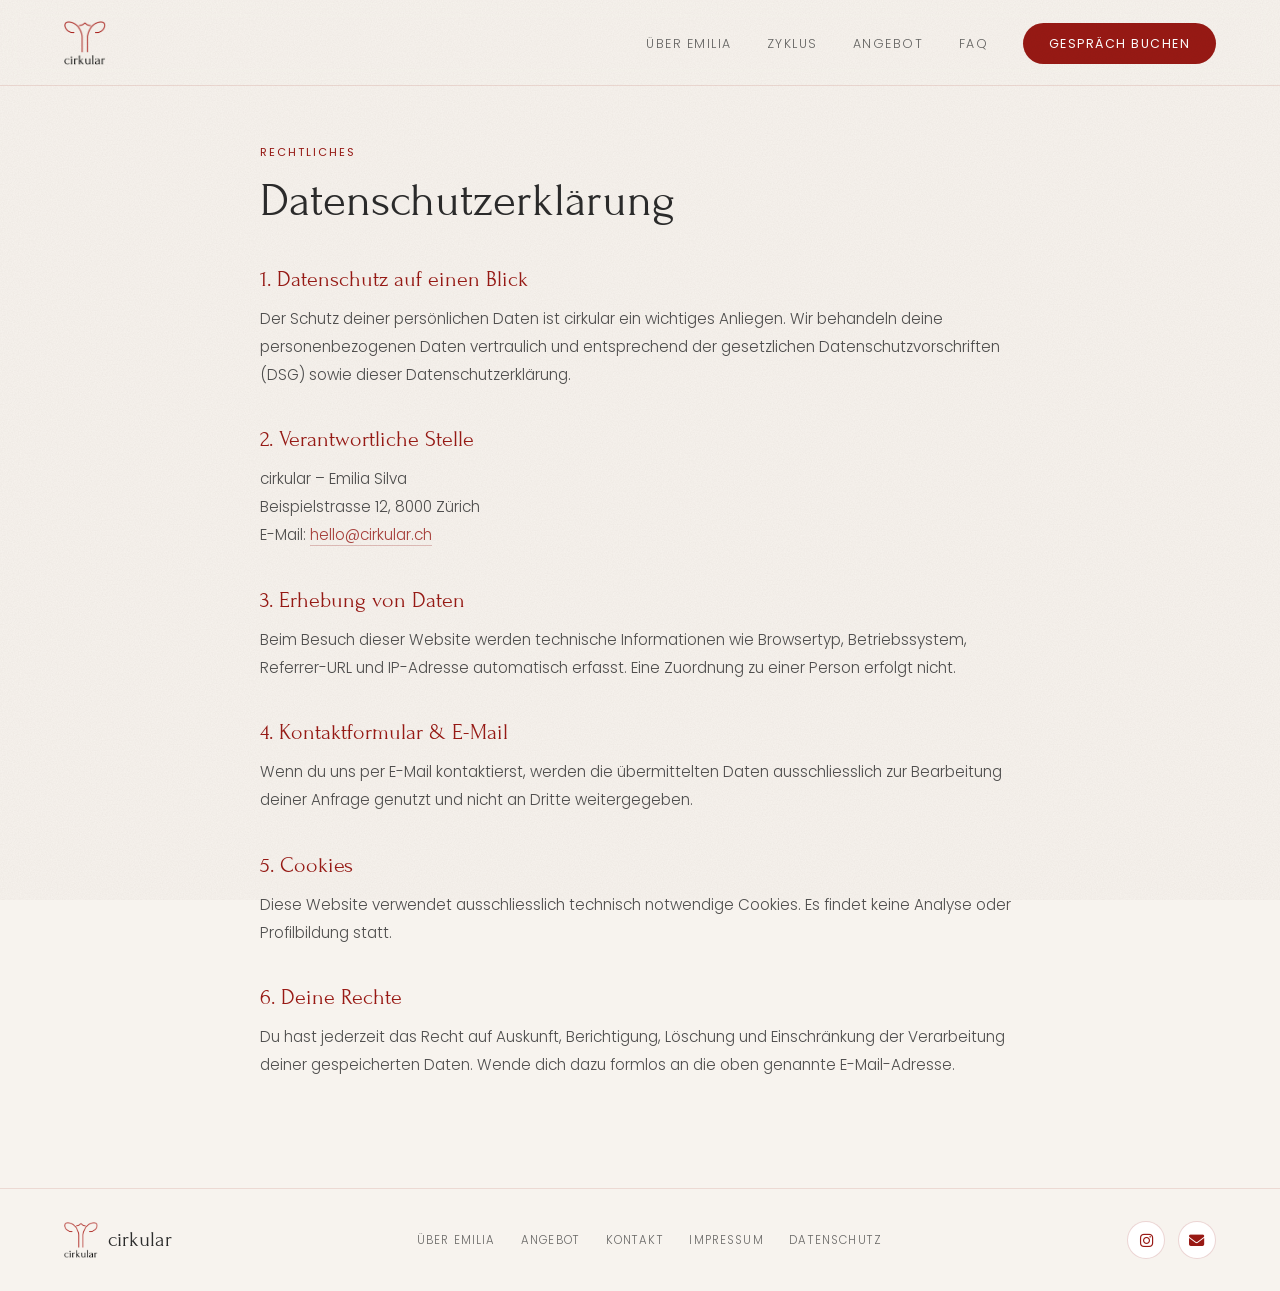
==== datenschutz.html @ c12a4f1a "Initial commit: Ashley Shannon Ernährungsberatung website Adds the initial static website with landi" ====
<!DOCTYPE html>
<html lang="de">
<head>
  <meta charset="UTF-8" />
  <meta name="viewport" content="width=device-width, initial-scale=1.0" />
  <title>Datenschutz – cirkular</title>

  <link href="https://fonts.googleapis.com/css2?family=Forum&family=Poppins:wght@300;400;500&display=swap" rel="stylesheet">
  <link rel="stylesheet" href="https://cdnjs.cloudflare.com/ajax/libs/font-awesome/6.5.2/css/all.min.css">
  <link rel="stylesheet" href="css/styles.css">
</head>

<body>

  <nav>
    <a href="index.html" class="nav-logo" aria-label="cirkular Startseite">
      <img src="img/logo.png" alt="cirkular Logo">
    </a>

    <ul class="nav-links">
      <li><a href="index.html#about">Über Emilia</a></li>
      <li><a href="index.html#zyklus">Zyklus</a></li>
      <li><a href="index.html#angebot">Angebot</a></li>
      <li><a href="index.html#faq">FAQ</a></li>
      <li><a href="index.html#kontakt" class="nav-cta">Gespräch buchen</a></li>
    </ul>
  </nav>

  <section class="legal-section">
    <div class="legal-content">
      <span class="section-label">Rechtliches</span>
      <h1 class="section-title">Datenschutzerklärung</h1>

      <h2>1. Datenschutz auf einen Blick</h2>
      <p>
        Der Schutz deiner persönlichen Daten ist cirkular ein wichtiges Anliegen. Wir behandeln deine personenbezogenen Daten vertraulich und entsprechend der gesetzlichen Datenschutzvorschriften (DSG) sowie dieser Datenschutzerklärung.
      </p>

      <h2>2. Verantwortliche Stelle</h2>
      <p>
        cirkular – Emilia Silva<br>
        Beispielstrasse 12, 8000 Zürich<br>
        E-Mail: <a href="mailto:hello@cirkular.ch">hello@cirkular.ch</a>
      </p>

      <h2>3. Erhebung von Daten</h2>
      <p>
        Beim Besuch dieser Website werden technische Informationen wie Browsertyp, Betriebssystem, Referrer-URL und IP-Adresse automatisch erfasst. Eine Zuordnung zu einer Person erfolgt nicht.
      </p>

      <h2>4. Kontaktformular & E-Mail</h2>
      <p>
        Wenn du uns per E-Mail kontaktierst, werden die übermittelten Daten ausschliesslich zur Bearbeitung deiner Anfrage genutzt und nicht an Dritte weitergegeben.
      </p>

      <h2>5. Cookies</h2>
      <p>
        Diese Website verwendet ausschliesslich technisch notwendige Cookies. Es findet keine Analyse oder Profilbildung statt.
      </p>

      <h2>6. Deine Rechte</h2>
      <p>
        Du hast jederzeit das Recht auf Auskunft, Berichtigung, Löschung und Einschränkung der Verarbeitung deiner gespeicherten Daten. Wende dich dazu formlos an die oben genannte E-Mail-Adresse.
      </p>
    </div>
  </section>

  <footer>
    <a href="index.html" class="footer-logo" aria-label="cirkular Startseite">
      <img src="img/logo.png" alt="cirkular Logo">
      <span>cirkular</span>
    </a>

    <div class="footer-links">
      <a href="index.html#about">Über Emilia</a>
      <a href="index.html#angebot">Angebot</a>
      <a href="index.html#kontakt">Kontakt</a>
      <a href="impressum.html">Impressum</a>
      <a href="datenschutz.html">Datenschutz</a>
    </div>

    <div class="footer-social">
      <a href="https://instagram.com/cirkular.ch" target="_blank" rel="noopener noreferrer" aria-label="cirkular auf Instagram">
        <i class="fa-brands fa-instagram" aria-hidden="true"></i>
      </a>
      <a href="mailto:hello@cirkular.ch" aria-label="E-Mail an cirkular">
        <i class="fa-solid fa-envelope" aria-hidden="true"></i>
      </a>
    </div>
  </footer>

</body>
</html>
---- css/styles.css ----
:root {
  --primary: #981914;
  --primary-dark: #640F0C;
  --beige: #D9C7BB;
  --bg: #F7F3EE;
  --dark: #2B2B2B;
  --white: #ffffff;
  --transition: 0.45s cubic-bezier(0.22, 1, 0.36, 1);
}

* {
  box-sizing: border-box;
  margin: 0;
  padding: 0;
}

html {
  scroll-behavior: smooth;
}

body {
  font-family: "Poppins", sans-serif;
  font-weight: 300;
  background: var(--bg);
  color: var(--dark);
  overflow-x: hidden;
  position: relative;
}

/* ── GRAIN OVERLAY ── */
body::before {
  content: "";
  position: fixed;
  inset: 0;
  pointer-events: none;
  z-index: 999;
  opacity: 0.35;
  mix-blend-mode: multiply;
  background-image: url("data:image/svg+xml;utf8,<svg viewBox='0 0 200 200' xmlns='http://www.w3.org/2000/svg'><filter id='n'><feTurbulence type='fractalNoise' baseFrequency='0.9' numOctaves='2' stitchTiles='stitch'/><feColorMatrix values='0 0 0 0 0.16 0 0 0 0 0.1 0 0 0 0 0.08 0 0 0 0.18 0'/></filter><rect width='100%25' height='100%25' filter='url(%23n)'/></svg>");
  background-size: 220px 220px;
}

img {
  width: 100%;
  display: block;
  object-fit: cover;
}

h1, h2, h3 {
  font-family: "Forum", serif;
  font-weight: 400;
}

a {
  text-decoration: none;
  color: inherit;
}

/* ── REVEAL ANIMATIONS ── */
.reveal {
  opacity: 0;
  transform: translateY(28px);
  transition: opacity 0.9s ease, transform 0.9s cubic-bezier(0.22, 1, 0.36, 1);
  will-change: opacity, transform;
}
.reveal.is-visible {
  opacity: 1;
  transform: translateY(0);
}
.reveal-delay-1 { transition-delay: 0.1s; }
.reveal-delay-2 { transition-delay: 0.2s; }
.reveal-delay-3 { transition-delay: 0.3s; }
.reveal-delay-4 { transition-delay: 0.4s; }

@media (prefers-reduced-motion: reduce) {
  .reveal { opacity: 1; transform: none; transition: none; }
}

/* NAVIGATION */
nav {
  position: fixed;
  top: 0;
  left: 0;
  right: 0;
  z-index: 100;
  display: flex;
  align-items: center;
  justify-content: space-between;
  padding: 1.3rem 5vw;
  background: rgba(247, 243, 238, 0.92);
  backdrop-filter: blur(10px);
  -webkit-backdrop-filter: blur(10px);
  border-bottom: 1px solid rgba(152, 25, 20, 0.12);
}

.nav-logo {
  display: flex;
  align-items: center;
  gap: 0.7rem;
}

.nav-logo img {
  width: 42px;
  height: auto;
}

.nav-logo span {
  font-family: "Forum", serif;
  font-size: 1.5rem;
  letter-spacing: 0.04em;
}

.nav-links {
  display: flex;
  align-items: center;
  gap: 2.2rem;
  list-style: none;
}

.nav-links a {
  font-size: 0.78rem;
  text-transform: uppercase;
  letter-spacing: 0.12em;
  opacity: 0.72;
  transition: 0.25s;
}

.nav-links a:hover {
  opacity: 1;
  color: var(--primary);
}

.nav-cta {
  background: var(--primary);
  color: var(--white) !important;
  padding: 0.75rem 1.6rem;
  border-radius: 999px;
  opacity: 1 !important;
  font-weight: 400;
}

.nav-cta:hover {
  background: var(--primary-dark);
  color: var(--white) !important;
}

/* ── HAMBURGER ── */
.nav-toggle {
  display: none;
  background: none;
  border: none;
  cursor: pointer;
  padding: 0.5rem;
  width: 44px;
  height: 44px;
  position: relative;
  z-index: 200;
}
.nav-toggle span {
  display: block;
  position: absolute;
  left: 10px;
  right: 10px;
  height: 1.6px;
  background: var(--dark);
  border-radius: 2px;
  transition: transform 0.4s cubic-bezier(0.22, 1, 0.36, 1), top 0.3s, opacity 0.2s;
}
.nav-toggle span:nth-child(1) { top: 15px; }
.nav-toggle span:nth-child(2) { top: 21px; }
.nav-toggle span:nth-child(3) { top: 27px; }

body.menu-open .nav-toggle span:nth-child(1) {
  top: 21px;
  transform: rotate(45deg);
  background: var(--primary);
}
body.menu-open .nav-toggle span:nth-child(2) {
  opacity: 0;
}
body.menu-open .nav-toggle span:nth-child(3) {
  top: 21px;
  transform: rotate(-45deg);
  background: var(--primary);
}

/* ── MOBILE MENU OVERLAY ── */
.mobile-menu {
  position: fixed;
  top: 0;
  right: 0;
  bottom: 0;
  width: min(360px, 85vw);
  background: var(--bg);
  box-shadow: -20px 0 60px rgba(100, 15, 12, 0.12);
  transform: translateX(100%);
  transition: transform 0.5s cubic-bezier(0.22, 1, 0.36, 1);
  z-index: 150;
  display: flex;
  flex-direction: column;
  justify-content: center;
  padding: 5rem 2.5rem 3rem;
  visibility: hidden;
}
body.menu-open .mobile-menu {
  transform: translateX(0);
  visibility: visible;
}

.mobile-menu ul {
  list-style: none;
  display: flex;
  flex-direction: column;
  gap: 1.4rem;
}
.mobile-menu a {
  font-family: "Forum", serif;
  font-size: 1.8rem;
  color: var(--dark);
  letter-spacing: 0.02em;
  transition: color 0.25s, transform 0.25s;
  display: inline-block;
}
.mobile-menu a:hover {
  color: var(--primary);
  transform: translateX(4px);
}
.mobile-menu .mobile-cta {
  margin-top: 2.5rem;
  background: var(--primary);
  color: var(--white);
  font-family: "Poppins", sans-serif;
  font-size: 0.85rem;
  text-transform: uppercase;
  letter-spacing: 0.12em;
  padding: 1rem 1.6rem;
  border-radius: 999px;
  text-align: center;
  transform: none;
}
.mobile-menu .mobile-cta:hover {
  background: var(--primary-dark);
  color: var(--white);
  transform: none;
}
.mobile-menu-tagline {
  font-size: 0.72rem;
  text-transform: uppercase;
  letter-spacing: 0.18em;
  color: var(--primary);
  margin-bottom: 1.8rem;
  opacity: 0.8;
}

.menu-backdrop {
  position: fixed;
  inset: 0;
  background: rgba(43, 43, 43, 0.45);
  backdrop-filter: blur(2px);
  opacity: 0;
  visibility: hidden;
  transition: opacity 0.4s ease, visibility 0.4s ease;
  z-index: 140;
}
body.menu-open .menu-backdrop {
  opacity: 1;
  visibility: visible;
}

/* BUTTONS */
.btn-primary,
.btn-outline,
.btn-light {
  display: inline-block;
  border-radius: 999px;
  padding: 0.9rem 2.2rem;
  font-size: 0.85rem;
  font-weight: 400;
  letter-spacing: 0.04em;
  transition: 0.25s;
}

.btn-primary {
  background: var(--primary);
  color: var(--white);
}

.btn-primary:hover {
  background: var(--primary-dark);
  transform: translateY(-2px);
}

.btn-outline {
  border: 1.4px solid var(--dark);
  color: var(--dark);
}

.btn-outline:hover {
  border-color: var(--primary);
  color: var(--primary);
  transform: translateY(-2px);
}

.btn-light {
  background: var(--white);
  color: var(--primary);
}

.btn-light:hover {
  transform: translateY(-2px);
}

/* HERO */
.hero {
  min-height: 100vh;
  display: grid;
  grid-template-columns: 0.85fr 1.15fr;
  align-items: center;
  gap: 4vw;
  padding: 8rem 5vw 5rem;
  position: relative;
  overflow: hidden;
}

.hero::before {
  content: "";
  position: absolute;
  right: -15%;
  top: 8%;
  width: 60vw;
  height: 60vw;
  background: radial-gradient(circle, rgba(217,199,187,0.5) 0%, rgba(247,243,238,0) 65%);
  z-index: 0;
  pointer-events: none;
}

.hero-text,
.hero-image-wrap {
  position: relative;
  z-index: 1;
}

.hero-text {
  z-index: 3;
}

.hero-tagline {
  display: inline-block;
  color: var(--primary);
  border: 1px solid var(--primary);
  border-radius: 999px;
  padding: 0.4rem 1rem;
  font-size: 0.72rem;
  letter-spacing: 0.18em;
  text-transform: uppercase;
  margin-bottom: 2rem;
}

.hero h1 {
  font-size: clamp(2.6rem, 5.6vw, 6rem);
  line-height: 1.05;
  margin-bottom: 1.8rem;
}

.hero h1 span {
  color: var(--primary);
}

.hero-sub {
  max-width: 500px;
  font-size: 1rem;
  line-height: 1.8;
  margin-bottom: 2.3rem;
}

.hero-buttons {
  display: flex;
  gap: 1rem;
  flex-wrap: wrap;
}

.hero-image-wrap {
  position: relative;
  align-self: center;
  justify-self: stretch;
  width: 100%;
  isolation: isolate;
}

/* Linker Fade-Verlauf – kaschiert die harte Kante, Text fadet weich ins Bild */
.hero-image-wrap::before {
  content: "";
  position: absolute;
  top: 0;
  bottom: 0;
  left: 0;
  width: 42%;
  background: linear-gradient(
    to right,
    var(--bg) 0%,
    rgba(247, 243, 238, 0.92) 22%,
    rgba(247, 243, 238, 0.55) 55%,
    rgba(247, 243, 238, 0) 100%
  );
  z-index: 2;
  pointer-events: none;
}

.hero-image-wrap img {
  width: 100%;
  height: auto;
  max-height: 88vh;
  object-fit: contain;
  filter: saturate(0.95) contrast(0.98);
  display: block;
  margin-left: auto;
  border-radius: 2rem;
}

/* ── STATS STRIP ── */
.stats {
  background: var(--primary);
  padding: 2.5rem 5vw;
  display: flex;
  justify-content: space-around;
  gap: 2rem;
  flex-wrap: wrap;
}
.stat {
  text-align: center;
  color: var(--white);
}
.stat-number {
  font-family: 'Forum', serif;
  font-size: 2.4rem;
  display: block;
  line-height: 1;
  margin-bottom: 0.3rem;
}
.stat-label {
  font-size: 0.78rem;
  letter-spacing: 0.1em;
  text-transform: uppercase;
  opacity: 0.8;
}

/* SECTION BASICS */
section {
  padding: 7rem 5vw;
}

.section-label {
  display: block;
  color: var(--primary);
  font-size: 0.7rem;
  text-transform: uppercase;
  letter-spacing: 0.18em;
  margin-bottom: 0.8rem;
  font-weight: 400;
}

.section-title {
  font-size: clamp(2.2rem, 3.7vw, 4rem);
  line-height: 1.12;
  margin-bottom: 1.4rem;
}

.section-text {
  font-size: 0.95rem;
  line-height: 1.85;
  max-width: 560px;
  opacity: 0.78;
}

/* ABOUT */
.about {
  background: var(--white);
  display: grid;
  grid-template-columns: 0.9fr 1fr;
  gap: 6vw;
  align-items: center;
}

.about-image {
  height: 560px;
  overflow: hidden;
}

.about-image img {
  height: 100%;
  object-position: center;
  transition: transform 1.2s ease;
}
.about-image:hover img {
  transform: scale(1.04);
}

.about-points {
  margin-top: 2.3rem;
  display: grid;
  gap: 1rem;
  max-width: 560px;
}

.about-point {
  border-top: 1px solid rgba(152,25,20,0.18);
  padding-top: 1rem;
}

.about-point h3 {
  font-size: 1.35rem;
  color: var(--primary);
  margin-bottom: 0.25rem;
}

.about-point p {
  font-size: 0.86rem;
  line-height: 1.7;
  opacity: 0.72;
}

/* ── ZYKLUSPHASEN ── */
.phases { background: var(--bg); }

.phases-grid {
  display: grid;
  grid-template-columns: repeat(4, 1fr);
  gap: 1.5rem;
  margin-top: 3.5rem;
}

.phase-card {
  background: var(--white);
  border-radius: 1.5rem;
  padding: 2rem 1.5rem;
  position: relative;
  overflow: hidden;
  transition: transform var(--transition), box-shadow var(--transition), border-color var(--transition);
  border: 1px solid transparent;
  cursor: default;
}
.phase-card:hover {
  transform: translateY(-10px);
  box-shadow: 0 22px 50px rgba(100,15,12,0.14);
  border-color: rgba(152,25,20,0.18);
}
.phase-card::before {
  content: '';
  position: absolute;
  top: 0; left: 0; right: 0;
  height: 4px;
  background: var(--primary);
  transform: scaleX(0);
  transition: transform 0.45s cubic-bezier(0.22, 1, 0.36, 1);
  transform-origin: left;
}
.phase-card:hover::before { transform: scaleX(1); }

.phase-card::after {
  content: '';
  position: absolute;
  bottom: -80px;
  right: -80px;
  width: 180px;
  height: 180px;
  border-radius: 50%;
  background: radial-gradient(circle, rgba(217,199,187,0.55) 0%, rgba(217,199,187,0) 70%);
  opacity: 0;
  transition: opacity 0.5s ease, transform 0.6s ease;
  transform: scale(0.6);
  pointer-events: none;
}
.phase-card:hover::after {
  opacity: 1;
  transform: scale(1);
}

.phase-number {
  font-family: 'Forum', serif;
  font-size: 3.5rem;
  color: rgba(152,25,20,0.08);
  line-height: 1;
  margin-bottom: 0.5rem;
  transition: color 0.4s ease;
}
.phase-card:hover .phase-number {
  color: rgba(152,25,20,0.18);
}

.phase-name {
  font-family: 'Forum', serif;
  font-size: 1.3rem;
  color: var(--primary);
  margin-bottom: 0.6rem;
}
.phase-desc {
  font-size: 0.82rem;
  line-height: 1.7;
  opacity: 0.7;
}

.phase-tip {
  margin-top: 1rem;
  padding-top: 1rem;
  border-top: 1px solid rgba(152, 25, 20, 0.14);
  font-size: 0.75rem;
  color: var(--primary);
  font-style: italic;
  letter-spacing: 0.02em;
  max-height: 0;
  opacity: 0;
  overflow: hidden;
  border-top-color: transparent;
  transition: max-height 0.5s ease, opacity 0.4s ease, border-top-color 0.4s ease, padding-top 0.4s ease, margin-top 0.4s ease;
  padding-top: 0;
  margin-top: 0;
}
.phase-card:hover .phase-tip {
  max-height: 120px;
  opacity: 1;
  padding-top: 1rem;
  margin-top: 1rem;
  border-top-color: rgba(152, 25, 20, 0.14);
}

/* LIFESTYLE */
.lifestyle {
  background: var(--white);
  display: grid;
  grid-template-columns: 0.75fr 1.25fr;
  gap: 5vw;
  align-items: center;
}

.image-grid {
  display: grid;
  grid-template-columns: 1.1fr 0.9fr;
  grid-template-rows: 240px 240px;
  gap: 1rem;
}

.image-grid img {
  height: 100%;
  transition: transform 0.8s ease;
}
.image-grid img:hover {
  transform: scale(1.03);
}

.image-grid img:first-child {
  grid-row: span 2;
}

/* OFFER */
.offer {
  background: var(--bg);
  text-align: center;
}

.offer-intro {
  max-width: 620px;
  margin: 0 auto 3.5rem;
}
.offer-intro .section-text {
  margin: 0 auto;
}

.offer-grid {
  display: grid;
  grid-template-columns: repeat(3, 1fr);
  gap: 1.6rem;
  text-align: left;
}

.offer-card {
  background: rgba(255,255,255,0.78);
  border: 1px solid rgba(152,25,20,0.18);
  padding: 2.4rem;
  position: relative;
  min-height: 360px;
  transition: transform var(--transition), box-shadow var(--transition);
}

.offer-card:hover {
  transform: translateY(-8px);
  box-shadow: 0 22px 60px rgba(100,15,12,0.1);
}

.offer-card.featured {
  background: var(--white);
  border: 1.5px solid var(--primary);
  box-shadow: 0 20px 60px rgba(152,25,20,0.12);
}
.offer-card.featured:hover {
  box-shadow: 0 28px 70px rgba(152,25,20,0.18);
}

.offer-badge {
  position: absolute;
  top: -0.85rem;
  left: 50%;
  transform: translateX(-50%);
  background: var(--primary);
  color: var(--white);
  font-size: 0.68rem;
  letter-spacing: 0.14em;
  text-transform: uppercase;
  padding: 0.45rem 1.2rem;
  border-radius: 999px;
  font-weight: 400;
}

.offer-card h3 {
  font-size: 1.65rem;
  margin-bottom: 0.6rem;
}

.price {
  color: var(--primary);
  font-weight: 500;
  margin-bottom: 1.4rem;
  font-size: 0.95rem;
}

.offer-card p {
  font-size: 0.85rem;
  line-height: 1.75;
  opacity: 0.75;
  margin-bottom: 1.4rem;
}

.offer-card ul {
  list-style: none;
  display: grid;
  gap: 0.7rem;
  margin-bottom: 1.8rem;
}

.offer-card li {
  font-size: 0.82rem;
  opacity: 0.78;
  border-top: 1px solid rgba(152,25,20,0.14);
  padding-top: 0.7rem;
}

.offer-link {
  color: var(--primary);
  font-size: 0.78rem;
  text-transform: uppercase;
  letter-spacing: 0.1em;
  font-weight: 500;
  transition: letter-spacing 0.3s ease;
}
.offer-link:hover {
  letter-spacing: 0.16em;
}

/* EXPERIENCES */
.experiences {
  background: var(--white);
}

.experience-layout {
  display: grid;
  grid-template-columns: 0.8fr 1.2fr;
  gap: 4vw;
  align-items: start;
}

.experience-grid {
  display: grid;
  grid-template-columns: repeat(3, 1fr);
  gap: 2rem;
}

.experience-card {
  border-left: 1px solid rgba(152,25,20,0.22);
  padding-left: 1.5rem;
  transition: border-color 0.3s ease, padding-left 0.3s ease;
}
.experience-card:hover {
  border-left-color: var(--primary);
  padding-left: 1.8rem;
}

.quote-mark {
  font-family: "Forum", serif;
  font-size: 3rem;
  color: var(--primary);
  line-height: 0.7;
  margin-bottom: 0.5rem;
}

.experience-card p {
  font-size: 0.86rem;
  line-height: 1.8;
  margin-bottom: 1.3rem;
  opacity: 0.82;
}

.experience-card small {
  font-size: 0.75rem;
  opacity: 0.65;
}

/* ── FAQ ── */
.faq {
  background: var(--bg);
}
.faq-intro {
  max-width: 620px;
  margin: 0 auto 3rem;
  text-align: center;
}
.faq-intro .section-text {
  margin: 0 auto;
}
.faq-list {
  max-width: 760px;
  margin: 0 auto;
  display: grid;
  gap: 1rem;
}
.faq-item {
  background: var(--white);
  border: 1px solid rgba(152, 25, 20, 0.12);
  border-radius: 1rem;
  overflow: hidden;
  transition: border-color 0.3s ease, box-shadow 0.3s ease;
}
.faq-item[open] {
  border-color: rgba(152, 25, 20, 0.3);
  box-shadow: 0 12px 32px rgba(100, 15, 12, 0.07);
}
.faq-item summary {
  list-style: none;
  cursor: pointer;
  padding: 1.4rem 1.6rem;
  display: flex;
  justify-content: space-between;
  align-items: center;
  gap: 1.5rem;
  font-family: "Forum", serif;
  font-size: 1.2rem;
  color: var(--dark);
  transition: color 0.3s ease;
}
.faq-item summary::-webkit-details-marker { display: none; }
.faq-item summary:hover { color: var(--primary); }
.faq-item[open] summary { color: var(--primary); }

.faq-icon {
  color: var(--primary);
  font-size: 0.9rem;
  flex-shrink: 0;
  transition: transform 0.4s cubic-bezier(0.22, 1, 0.36, 1);
}
.faq-item[open] .faq-icon {
  transform: rotate(180deg);
}

.faq-answer {
  padding: 0 1.6rem 1.5rem;
  font-size: 0.88rem;
  line-height: 1.8;
  opacity: 0.78;
  max-width: 640px;
}

/* ── CTA ── */
.cta-section {
  background: linear-gradient(135deg, var(--primary) 0%, var(--primary-dark) 100%);
  padding: 8rem 5vw;
  text-align: center;
  position: relative;
  overflow: hidden;
}
.cta-section::before {
  content: '';
  position: absolute;
  top: 50%;
  left: 50%;
  transform: translate(-50%, -50%);
  width: 800px;
  height: 800px;
  border-radius: 50%;
  border: 1px solid rgba(255,255,255,0.08);
  pointer-events: none;
}
.cta-section::after {
  content: '';
  position: absolute;
  top: 50%;
  left: 50%;
  transform: translate(-50%, -50%);
  width: 500px;
  height: 500px;
  border-radius: 50%;
  border: 1px solid rgba(255,255,255,0.1);
  pointer-events: none;
}
.cta-logo {
  margin: 0 auto 2rem;
  display: block;
  opacity: 0.25;
  width: 70px;
}
.cta-section h2 {
  font-family: 'Forum', serif;
  font-size: clamp(2rem, 4vw, 3.5rem);
  color: var(--white);
  margin-bottom: 1.2rem;
  position: relative;
  z-index: 1;
}
.cta-section p {
  font-size: 1rem;
  color: rgba(255,255,255,0.75);
  max-width: 480px;
  margin: 0 auto 2.5rem;
  line-height: 1.8;
  position: relative;
  z-index: 1;
}
.cta-section .btn-white {
  background: var(--white);
  color: var(--primary);
  padding: 1rem 2.8rem;
  border-radius: 3rem;
  font-family: 'Poppins', sans-serif;
  font-size: 0.92rem;
  text-decoration: none;
  display: inline-block;
  transition: transform 0.2s, box-shadow 0.2s;
  position: relative;
  z-index: 1;
}
.cta-section .btn-white:hover {
  transform: translateY(-3px);
  box-shadow: 0 12px 32px rgba(0,0,0,0.2);
}

/* ── LEGAL PAGES (Impressum / Datenschutz) ── */
.legal-section {
  background: var(--bg);
  padding: 9rem 5vw 6rem;
  min-height: 100vh;
}

.legal-content {
  max-width: 760px;
  margin: 0 auto;
}

.legal-content h1.section-title {
  margin-bottom: 2.5rem;
}

.legal-content h2 {
  font-size: 1.4rem;
  color: var(--primary);
  margin: 2.4rem 0 0.8rem;
}

.legal-content p {
  font-size: 0.95rem;
  line-height: 1.85;
  opacity: 0.82;
  margin-bottom: 0.8rem;
}

.legal-content a {
  color: var(--primary);
  border-bottom: 1px solid rgba(152, 25, 20, 0.3);
  transition: border-color 0.25s ease;
}
.legal-content a:hover {
  border-bottom-color: var(--primary);
}

/* FOOTER */
footer {
  background: var(--bg);
  padding: 2rem 5vw;
  display: flex;
  justify-content: space-between;
  align-items: center;
  gap: 2rem;
  border-top: 1px solid rgba(152,25,20,0.12);
  flex-wrap: wrap;
}

.footer-logo {
  display: flex;
  align-items: center;
  gap: 0.6rem;
}

.footer-logo img {
  width: 34px;
}

.footer-logo span {
  font-family: "Forum", serif;
  font-size: 1.3rem;
}

.footer-links {
  display: flex;
  gap: 1.6rem;
  flex-wrap: wrap;
}

.footer-links a {
  font-size: 0.72rem;
  text-transform: uppercase;
  letter-spacing: 0.1em;
  opacity: 0.7;
  transition: opacity 0.25s, color 0.25s;
}
.footer-links a:hover {
  opacity: 1;
  color: var(--primary);
}

.footer-social {
  display: flex;
  gap: 0.8rem;
}

.footer-social a {
  width: 38px;
  height: 38px;
  border-radius: 50%;
  background: var(--white);
  border: 1px solid rgba(152, 25, 20, 0.18);
  color: var(--primary);
  display: inline-flex;
  align-items: center;
  justify-content: center;
  font-size: 0.95rem;
  transition: background 0.25s ease, color 0.25s ease, transform 0.25s ease;
}
.footer-social a:hover {
  background: var(--primary);
  color: var(--white);
  border-color: var(--primary);
  transform: translateY(-2px);
}

/* ── RESPONSIVE ── */
@media (max-width: 950px) {
  .hero,
  .about,
  .lifestyle,
  .experience-layout {
    grid-template-columns: 1fr;
  }

  .hero {
    padding: 7rem 5vw 4rem;
    min-height: auto;
    gap: 3rem;
  }

  .hero-image-wrap {
    align-self: auto;
    justify-self: stretch;
    width: 100%;
  }

  /* Mobile: Fade von oben statt von links (Bild steht unter dem Text) */
  .hero-image-wrap::before {
    top: 0;
    left: 0;
    right: 0;
    bottom: auto;
    width: 100%;
    height: 30%;
    background: linear-gradient(
      to bottom,
      var(--bg) 0%,
      rgba(247, 243, 238, 0.85) 35%,
      rgba(247, 243, 238, 0) 100%
    );
  }

  .hero-image-wrap img {
    max-height: none;
    margin: 0 auto;
    border-radius: 1.5rem;
  }

  .stats {
    flex-wrap: wrap;
  }
  .stat {
    flex: 1 1 40%;
  }

  .phases-grid,
  .offer-grid,
  .experience-grid {
    grid-template-columns: 1fr 1fr;
  }

  .about-image {
    height: 440px;
  }

  .nav-links {
    display: none;
  }
  .nav-toggle {
    display: block;
  }
}

@media (max-width: 620px) {
  section {
    padding: 5rem 6vw;
  }

  .hero {
    padding: 6rem 6vw 3rem;
    gap: 2.5rem;
  }
  .hero h1 {
    font-size: clamp(2.4rem, 9vw, 3.4rem);
  }
  .hero-buttons .btn-primary,
  .hero-buttons .btn-outline {
    flex: 1 1 100%;
    text-align: center;
  }

  .stats {
    padding: 2rem 6vw;
    gap: 0;
  }
  .stat {
    flex: 1 1 100%;
    border-bottom: 1px solid rgba(255,255,255,0.18);
    padding: 1.2rem 0;
  }
  .stat:last-child {
    border-bottom: none;
  }

  .phases-grid,
  .offer-grid,
  .experience-grid {
    grid-template-columns: 1fr;
  }

  .about-image {
    height: 360px;
  }

  .image-grid {
    grid-template-columns: 1fr;
    grid-template-rows: auto;
  }
  .image-grid img {
    height: 240px;
  }
  .image-grid img:first-child {
    grid-row: auto;
  }

  .offer-card {
    padding: 2rem 1.5rem;
    min-height: auto;
  }

  .experience-grid {
    gap: 1.5rem;
  }

  .faq-item summary {
    font-size: 1.05rem;
    padding: 1.2rem 1.3rem;
  }
  .faq-answer {
    padding: 0 1.3rem 1.3rem;
  }

  footer {
    flex-direction: column;
    align-items: flex-start;
    text-align: left;
  }
  .footer-links {
    gap: 1rem 1.6rem;
  }
}

@media (max-width: 420px) {
  nav { padding: 1rem 6vw; }
  .nav-logo span { font-size: 1.3rem; }
  .nav-logo img { width: 36px; }
  .mobile-menu a { font-size: 1.5rem; }
}
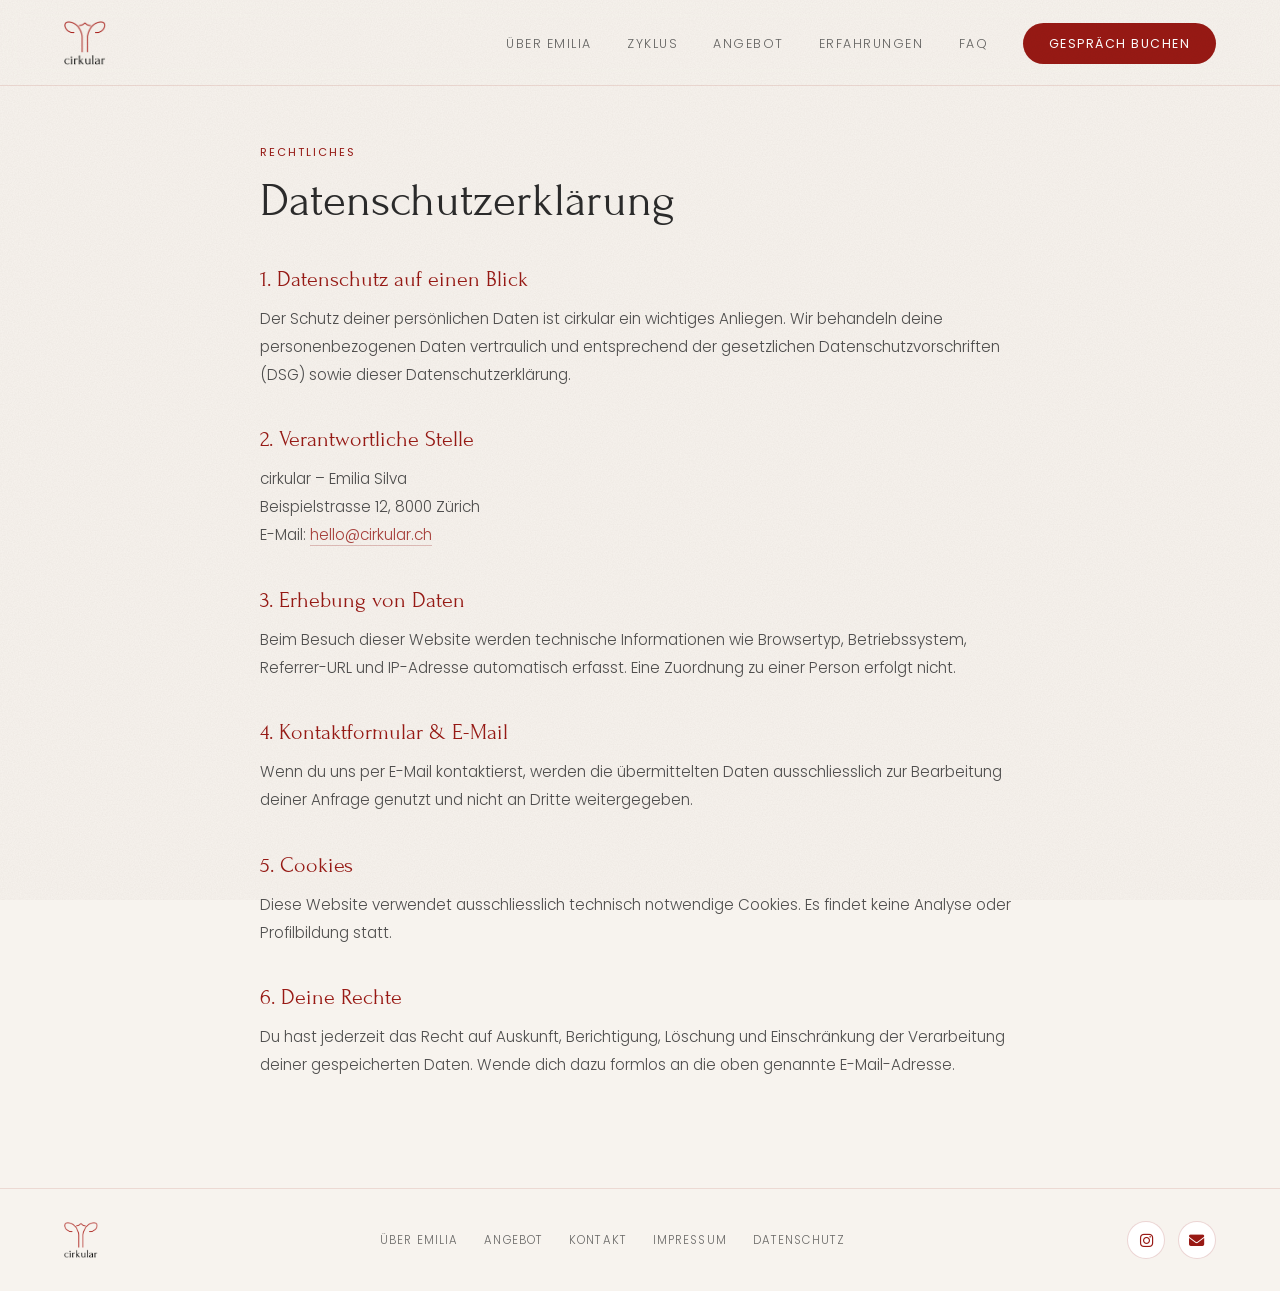
==== commit f00ee2e6: "Mobile-First Refactor, Erfahrungs-Carousel und a11y-Fixes - CSS auf Mobile-First umgestellt (min-wid" ====
--- a/datenschutz.html
+++ b/datenschutz.html
@@ -1,9 +1,11 @@
 <!DOCTYPE html>
 <html lang="de">
 <head>
-  <meta charset="UTF-8" />
-  <meta name="viewport" content="width=device-width, initial-scale=1.0" />
+  <meta charset="UTF-8">
+  <meta name="viewport" content="width=device-width, initial-scale=1.0">
   <title>Datenschutz – cirkular</title>
+
+  <link rel="icon" type="image/png" href="img/favicon.png">
 
   <link href="https://fonts.googleapis.com/css2?family=Forum&family=Poppins:wght@300;400;500&display=swap" rel="stylesheet">
   <link rel="stylesheet" href="https://cdnjs.cloudflare.com/ajax/libs/font-awesome/6.5.2/css/all.min.css">
@@ -21,10 +23,31 @@
       <li><a href="index.html#about">Über Emilia</a></li>
       <li><a href="index.html#zyklus">Zyklus</a></li>
       <li><a href="index.html#angebot">Angebot</a></li>
+      <li><a href="index.html#erfahrungen">Erfahrungen</a></li>
       <li><a href="index.html#faq">FAQ</a></li>
       <li><a href="index.html#kontakt" class="nav-cta">Gespräch buchen</a></li>
     </ul>
+
+    <button class="nav-toggle" id="navToggle" aria-label="Menü öffnen" aria-expanded="false" aria-controls="mobileMenu">
+      <span></span>
+      <span></span>
+      <span></span>
+    </button>
   </nav>
+
+  <div class="menu-backdrop" id="menuBackdrop"></div>
+
+  <aside class="mobile-menu" id="mobileMenu" aria-hidden="true">
+    <span class="mobile-menu-tagline">Menü</span>
+    <ul>
+      <li><a href="index.html#about">Über Emilia</a></li>
+      <li><a href="index.html#zyklus">Zyklus</a></li>
+      <li><a href="index.html#angebot">Angebot</a></li>
+      <li><a href="index.html#erfahrungen">Erfahrungen</a></li>
+      <li><a href="index.html#faq">FAQ</a></li>
+      <li><a href="index.html#kontakt" class="mobile-cta">Gespräch buchen</a></li>
+    </ul>
+  </aside>
 
   <section class="legal-section">
     <div class="legal-content">
@@ -68,7 +91,6 @@
   <footer>
     <a href="index.html" class="footer-logo" aria-label="cirkular Startseite">
       <img src="img/logo.png" alt="cirkular Logo">
-      <span>cirkular</span>
     </a>
 
     <div class="footer-links">
@@ -89,5 +111,7 @@
     </div>
   </footer>
 
+  <script src="js/main.js" defer></script>
+
 </body>
 </html>
--- a/css/styles.css
+++ b/css/styles.css
@@ -76,7 +76,9 @@
   .reveal { opacity: 1; transform: none; transition: none; }
 }
 
-/* NAVIGATION */
+/* ─────────────────────────────────────────────
+   NAVIGATION (Mobile-First: schwebende Pills + Hamburger)
+   ───────────────────────────────────────────── */
 nav {
   position: fixed;
   top: 0;
@@ -86,69 +88,48 @@
   display: flex;
   align-items: center;
   justify-content: space-between;
-  padding: 1.3rem 5vw;
-  background: rgba(247, 243, 238, 0.92);
-  backdrop-filter: blur(10px);
-  -webkit-backdrop-filter: blur(10px);
-  border-bottom: 1px solid rgba(152, 25, 20, 0.12);
+  padding: 1rem 6vw;
+  background: transparent;
 }
 
 .nav-logo {
   display: flex;
   align-items: center;
   gap: 0.7rem;
+  background: rgba(247, 243, 238, 0.92);
+  backdrop-filter: blur(10px);
+  -webkit-backdrop-filter: blur(10px);
+  padding: 0.4rem 0.7rem;
+  border-radius: 0.85rem;
+  box-shadow: 0 4px 14px rgba(100, 15, 12, 0.08);
+  border: 1px solid rgba(152, 25, 20, 0.10);
 }
 
 .nav-logo img {
-  width: 42px;
+  width: 36px;
   height: auto;
 }
 
 .nav-logo span {
   font-family: "Forum", serif;
-  font-size: 1.5rem;
+  font-size: 1.3rem;
   letter-spacing: 0.04em;
 }
 
 .nav-links {
-  display: flex;
-  align-items: center;
-  gap: 2.2rem;
+  display: none;
   list-style: none;
 }
 
-.nav-links a {
-  font-size: 0.78rem;
-  text-transform: uppercase;
-  letter-spacing: 0.12em;
-  opacity: 0.72;
-  transition: 0.25s;
-}
-
-.nav-links a:hover {
-  opacity: 1;
-  color: var(--primary);
-}
-
-.nav-cta {
-  background: var(--primary);
-  color: var(--white) !important;
-  padding: 0.75rem 1.6rem;
-  border-radius: 999px;
-  opacity: 1 !important;
-  font-weight: 400;
-}
-
-.nav-cta:hover {
-  background: var(--primary-dark);
-  color: var(--white) !important;
-}
-
-/* ── HAMBURGER ── */
+/* ── HAMBURGER (Mobile-Default: sichtbar) ── */
 .nav-toggle {
-  display: none;
-  background: none;
-  border: none;
+  display: block;
+  background: rgba(247, 243, 238, 0.92);
+  backdrop-filter: blur(10px);
+  -webkit-backdrop-filter: blur(10px);
+  border: 1px solid rgba(152, 25, 20, 0.10);
+  border-radius: 0.85rem;
+  box-shadow: 0 4px 14px rgba(100, 15, 12, 0.08);
   cursor: pointer;
   padding: 0.5rem;
   width: 44px;
@@ -170,6 +151,11 @@
 .nav-toggle span:nth-child(2) { top: 21px; }
 .nav-toggle span:nth-child(3) { top: 27px; }
 
+body.menu-open .nav-toggle {
+  background: transparent;
+  box-shadow: none;
+  border-color: transparent;
+}
 body.menu-open .nav-toggle span:nth-child(1) {
   top: 21px;
   transform: rotate(45deg);
@@ -215,7 +201,7 @@
 }
 .mobile-menu a {
   font-family: "Forum", serif;
-  font-size: 1.8rem;
+  font-size: 1.5rem;
   color: var(--dark);
   letter-spacing: 0.02em;
   transition: color 0.25s, transform 0.25s;
@@ -310,14 +296,15 @@
   transform: translateY(-2px);
 }
 
-/* HERO */
+/* ─────────────────────────────────────────────
+   HERO (Mobile-First: einspaltig)
+   ───────────────────────────────────────────── */
 .hero {
-  min-height: 100vh;
   display: grid;
-  grid-template-columns: 0.85fr 1.15fr;
+  grid-template-columns: 1fr;
   align-items: center;
-  gap: 4vw;
-  padding: 8rem 5vw 5rem;
+  gap: 2.5rem;
+  padding: 6rem 6vw 3rem;
   position: relative;
   overflow: hidden;
 }
@@ -357,13 +344,33 @@
 }
 
 .hero h1 {
-  font-size: clamp(2.6rem, 5.6vw, 6rem);
+  font-size: clamp(2.4rem, 9vw, 3.4rem);
   line-height: 1.05;
   margin-bottom: 1.8rem;
 }
 
-.hero h1 span {
-  color: var(--primary);
+.hero h1 span:not(.word) {
+  color: var(--primary);
+}
+
+.hero h1.reveal {
+  opacity: 1;
+  transform: none;
+}
+.hero h1 .word {
+  display: inline-block;
+  opacity: 0;
+  transform: translateY(0.55em);
+  transition: opacity 0.6s ease, transform 0.75s cubic-bezier(0.22, 1, 0.36, 1);
+  transition-delay: calc(var(--i, 0) * 70ms + 150ms);
+  will-change: opacity, transform;
+}
+.hero h1.is-visible .word {
+  opacity: 1;
+  transform: translateY(0);
+}
+@media (prefers-reduced-motion: reduce) {
+  .hero h1 .word { opacity: 1; transform: none; transition: none; }
 }
 
 .hero-sub {
@@ -378,28 +385,31 @@
   gap: 1rem;
   flex-wrap: wrap;
 }
+.hero-buttons .btn-primary,
+.hero-buttons .btn-outline {
+  flex: 1 1 100%;
+  text-align: center;
+}
 
 .hero-image-wrap {
   position: relative;
-  align-self: center;
-  justify-self: stretch;
   width: 100%;
   isolation: isolate;
 }
 
-/* Linker Fade-Verlauf – kaschiert die harte Kante, Text fadet weich ins Bild */
+/* Mobile: Fade von oben (Bild steht unter dem Text) */
 .hero-image-wrap::before {
   content: "";
   position: absolute;
   top: 0;
-  bottom: 0;
   left: 0;
-  width: 42%;
+  right: 0;
+  width: 100%;
+  height: 30%;
   background: linear-gradient(
-    to right,
+    to bottom,
     var(--bg) 0%,
-    rgba(247, 243, 238, 0.92) 22%,
-    rgba(247, 243, 238, 0.55) 55%,
+    rgba(247, 243, 238, 0.85) 35%,
     rgba(247, 243, 238, 0) 100%
   );
   z-index: 2;
@@ -409,26 +419,31 @@
 .hero-image-wrap img {
   width: 100%;
   height: auto;
-  max-height: 88vh;
   object-fit: contain;
   filter: saturate(0.95) contrast(0.98);
   display: block;
-  margin-left: auto;
-  border-radius: 2rem;
-}
-
-/* ── STATS STRIP ── */
+  margin: 0 auto;
+  border-radius: 1.5rem;
+}
+
+/* ── STATS STRIP (Mobile-First: gestapelt) ── */
 .stats {
   background: var(--primary);
-  padding: 2.5rem 5vw;
+  padding: 2rem 6vw;
   display: flex;
+  flex-wrap: wrap;
   justify-content: space-around;
-  gap: 2rem;
-  flex-wrap: wrap;
+  gap: 0;
 }
 .stat {
   text-align: center;
   color: var(--white);
+  flex: 1 1 100%;
+  border-bottom: 1px solid rgba(255,255,255,0.18);
+  padding: 1.2rem 0;
+}
+.stat:last-child {
+  border-bottom: none;
 }
 .stat-number {
   font-family: 'Forum', serif;
@@ -446,7 +461,7 @@
 
 /* SECTION BASICS */
 section {
-  padding: 7rem 5vw;
+  padding: 5rem 6vw;
 }
 
 .section-label {
@@ -472,17 +487,17 @@
   opacity: 0.78;
 }
 
-/* ABOUT */
+/* ── ABOUT (Mobile-First: einspaltig) ── */
 .about {
   background: var(--white);
   display: grid;
-  grid-template-columns: 0.9fr 1fr;
+  grid-template-columns: 1fr;
   gap: 6vw;
   align-items: center;
 }
 
 .about-image {
-  height: 560px;
+  height: 360px;
   overflow: hidden;
 }
 
@@ -519,12 +534,38 @@
   opacity: 0.72;
 }
 
-/* ── ZYKLUSPHASEN ── */
-.phases { background: var(--bg); }
+/* ── ZYKLUSPHASEN (Mobile-First: einspaltig) ── */
+.phases {
+  background: var(--bg);
+  position: relative;
+  overflow: hidden;
+}
+
+.cycle-ring {
+  position: absolute;
+  top: 1.5rem;
+  right: -70px;
+  width: 180px;
+  height: 180px;
+  opacity: 0.55;
+  pointer-events: none;
+  animation: cycle-rotate 90s linear infinite;
+}
+.cycle-ring .dot:nth-child(2) { fill: rgba(152, 25, 20, 0.55); }
+.cycle-ring .dot:nth-child(3) { fill: rgba(217, 159, 145, 0.7); }
+.cycle-ring .dot:nth-child(4) { fill: rgba(152, 25, 20, 0.4); }
+.cycle-ring .dot:nth-child(5) { fill: rgba(217, 199, 187, 0.85); }
+
+@keyframes cycle-rotate {
+  to { transform: rotate(360deg); }
+}
+@media (prefers-reduced-motion: reduce) {
+  .cycle-ring { animation: none; }
+}
 
 .phases-grid {
   display: grid;
-  grid-template-columns: repeat(4, 1fr);
+  grid-template-columns: 1fr;
   gap: 1.5rem;
   margin-top: 3.5rem;
 }
@@ -539,10 +580,15 @@
   border: 1px solid transparent;
   cursor: default;
 }
-.phase-card:hover {
+.phase-card:hover,
+.phase-card.is-open {
   transform: translateY(-10px);
-  box-shadow: 0 22px 50px rgba(100,15,12,0.14);
+  box-shadow: 0 12px 28px rgba(100,15,12,0.08);
   border-color: rgba(152,25,20,0.18);
+}
+
+@media (hover: none) {
+  .phase-card { cursor: pointer; }
 }
 .phase-card::before {
   content: '';
@@ -554,26 +600,8 @@
   transition: transform 0.45s cubic-bezier(0.22, 1, 0.36, 1);
   transform-origin: left;
 }
-.phase-card:hover::before { transform: scaleX(1); }
-
-.phase-card::after {
-  content: '';
-  position: absolute;
-  bottom: -80px;
-  right: -80px;
-  width: 180px;
-  height: 180px;
-  border-radius: 50%;
-  background: radial-gradient(circle, rgba(217,199,187,0.55) 0%, rgba(217,199,187,0) 70%);
-  opacity: 0;
-  transition: opacity 0.5s ease, transform 0.6s ease;
-  transform: scale(0.6);
-  pointer-events: none;
-}
-.phase-card:hover::after {
-  opacity: 1;
-  transform: scale(1);
-}
+.phase-card:hover::before,
+.phase-card.is-open::before { transform: scaleX(1); }
 
 .phase-number {
   font-family: 'Forum', serif;
@@ -583,15 +611,18 @@
   margin-bottom: 0.5rem;
   transition: color 0.4s ease;
 }
-.phase-card:hover .phase-number {
+.phase-card:hover .phase-number,
+.phase-card.is-open .phase-number {
   color: rgba(152,25,20,0.18);
 }
 
-.phase-name {
+h3.phase-name {
   font-family: 'Forum', serif;
+  font-weight: 400;
   font-size: 1.3rem;
-  color: var(--primary);
-  margin-bottom: 0.6rem;
+  line-height: 1.2;
+  color: var(--primary);
+  margin: 0 0 0.6rem;
 }
 .phase-desc {
   font-size: 0.82rem;
@@ -615,7 +646,8 @@
   padding-top: 0;
   margin-top: 0;
 }
-.phase-card:hover .phase-tip {
+.phase-card:hover .phase-tip,
+.phase-card.is-open .phase-tip {
   max-height: 120px;
   opacity: 1;
   padding-top: 1rem;
@@ -623,35 +655,31 @@
   border-top-color: rgba(152, 25, 20, 0.14);
 }
 
-/* LIFESTYLE */
+/* ── LIFESTYLE (Mobile-First: einspaltig) ── */
 .lifestyle {
   background: var(--white);
   display: grid;
-  grid-template-columns: 0.75fr 1.25fr;
+  grid-template-columns: 1fr;
   gap: 5vw;
   align-items: center;
 }
 
 .image-grid {
   display: grid;
-  grid-template-columns: 1.1fr 0.9fr;
-  grid-template-rows: 240px 240px;
+  grid-template-columns: 1fr;
+  grid-template-rows: auto;
   gap: 1rem;
 }
 
 .image-grid img {
-  height: 100%;
+  height: 240px;
   transition: transform 0.8s ease;
 }
 .image-grid img:hover {
   transform: scale(1.03);
 }
 
-.image-grid img:first-child {
-  grid-row: span 2;
-}
-
-/* OFFER */
+/* ── OFFER (Mobile-First: einspaltig) ── */
 .offer {
   background: var(--bg);
   text-align: center;
@@ -667,7 +695,7 @@
 
 .offer-grid {
   display: grid;
-  grid-template-columns: repeat(3, 1fr);
+  grid-template-columns: 1fr;
   gap: 1.6rem;
   text-align: left;
 }
@@ -675,24 +703,23 @@
 .offer-card {
   background: rgba(255,255,255,0.78);
   border: 1px solid rgba(152,25,20,0.18);
-  padding: 2.4rem;
+  padding: 2rem 1.5rem;
   position: relative;
-  min-height: 360px;
   transition: transform var(--transition), box-shadow var(--transition);
 }
 
 .offer-card:hover {
   transform: translateY(-8px);
-  box-shadow: 0 22px 60px rgba(100,15,12,0.1);
+  box-shadow: 0 12px 32px rgba(100,15,12,0.06);
 }
 
 .offer-card.featured {
   background: var(--white);
   border: 1.5px solid var(--primary);
-  box-shadow: 0 20px 60px rgba(152,25,20,0.12);
+  box-shadow: 0 12px 32px rgba(152,25,20,0.07);
 }
 .offer-card.featured:hover {
-  box-shadow: 0 28px 70px rgba(152,25,20,0.18);
+  box-shadow: 0 16px 38px rgba(152,25,20,0.1);
 }
 
 .offer-badge {
@@ -755,25 +782,49 @@
   letter-spacing: 0.16em;
 }
 
-/* EXPERIENCES */
+/* ── EXPERIENCES / CAROUSEL (Mobile-First) ── */
 .experiences {
   background: var(--white);
 }
 
-.experience-layout {
-  display: grid;
-  grid-template-columns: 0.8fr 1.2fr;
-  gap: 4vw;
-  align-items: start;
-}
-
-.experience-grid {
-  display: grid;
-  grid-template-columns: repeat(3, 1fr);
-  gap: 2rem;
+.experiences-header {
+  max-width: 620px;
+  margin: 0 auto 2.5rem;
+  text-align: center;
+}
+.experiences-header .section-text {
+  margin: 0 auto;
+}
+
+.carousel {
+  position: relative;
+}
+
+.carousel-track {
+  display: flex;
+  gap: 1.5rem;
+  overflow-x: auto;
+  overflow-y: hidden;
+  scroll-snap-type: x mandatory;
+  scroll-behavior: smooth;
+  scrollbar-width: none;            /* Firefox */
+  -ms-overflow-style: none;         /* IE/Edge legacy */
+  padding-bottom: 0.5rem;           /* etwas Luft für Hover-Lift */
+  -webkit-overflow-scrolling: touch;
+}
+.carousel-track::-webkit-scrollbar {
+  display: none;                    /* Chrome/Safari */
+}
+.carousel-track:focus-visible {
+  outline: 2px solid rgba(152, 25, 20, 0.4);
+  outline-offset: 4px;
+  border-radius: 4px;
 }
 
 .experience-card {
+  flex: 0 0 100%;
+  min-width: 0;
+  scroll-snap-align: start;
   border-left: 1px solid rgba(152,25,20,0.22);
   padding-left: 1.5rem;
   transition: border-color 0.3s ease, padding-left 0.3s ease;
@@ -781,6 +832,43 @@
 .experience-card:hover {
   border-left-color: var(--primary);
   padding-left: 1.8rem;
+}
+
+.carousel-controls {
+  display: flex;
+  justify-content: center;
+  gap: 0.8rem;
+  margin-top: 2.5rem;
+}
+
+.carousel-btn {
+  width: 48px;
+  height: 48px;
+  border-radius: 50%;
+  background: transparent;
+  border: 1px solid rgba(152, 25, 20, 0.3);
+  color: var(--primary);
+  display: inline-flex;
+  align-items: center;
+  justify-content: center;
+  cursor: pointer;
+  padding: 0;
+  transition: background 0.25s ease, color 0.25s ease, border-color 0.25s ease, transform 0.25s ease;
+}
+.carousel-btn:hover {
+  background: var(--primary);
+  color: var(--white);
+  border-color: var(--primary);
+  transform: translateY(-2px);
+}
+.carousel-btn:focus-visible {
+  outline: 2px solid var(--primary);
+  outline-offset: 3px;
+}
+.carousel-btn svg {
+  width: 18px;
+  height: 18px;
+  display: block;
 }
 
 .quote-mark {
@@ -830,18 +918,18 @@
 }
 .faq-item[open] {
   border-color: rgba(152, 25, 20, 0.3);
-  box-shadow: 0 12px 32px rgba(100, 15, 12, 0.07);
+  box-shadow: 0 6px 18px rgba(100, 15, 12, 0.04);
 }
 .faq-item summary {
   list-style: none;
   cursor: pointer;
-  padding: 1.4rem 1.6rem;
+  padding: 1.2rem 1.3rem;
   display: flex;
   justify-content: space-between;
   align-items: center;
   gap: 1.5rem;
   font-family: "Forum", serif;
-  font-size: 1.2rem;
+  font-size: 1.05rem;
   color: var(--dark);
   transition: color 0.3s ease;
 }
@@ -860,7 +948,7 @@
 }
 
 .faq-answer {
-  padding: 0 1.6rem 1.5rem;
+  padding: 0 1.3rem 1.3rem;
   font-size: 0.88rem;
   line-height: 1.8;
   opacity: 0.78;
@@ -978,13 +1066,14 @@
   border-bottom-color: var(--primary);
 }
 
-/* FOOTER */
+/* FOOTER (Mobile-First: gestapelt) */
 footer {
   background: var(--bg);
   padding: 2rem 5vw;
   display: flex;
-  justify-content: space-between;
-  align-items: center;
+  flex-direction: column;
+  align-items: flex-start;
+  text-align: left;
   gap: 2rem;
   border-top: 1px solid rgba(152,25,20,0.12);
   flex-wrap: wrap;
@@ -1007,7 +1096,7 @@
 
 .footer-links {
   display: flex;
-  gap: 1.6rem;
+  gap: 1rem 1.6rem;
   flex-wrap: wrap;
 }
 
@@ -1048,156 +1137,244 @@
   transform: translateY(-2px);
 }
 
-/* ── RESPONSIVE ── */
-@media (max-width: 950px) {
-  .hero,
-  .about,
-  .lifestyle,
-  .experience-layout {
-    grid-template-columns: 1fr;
+/* ─────────────────────────────────────────────
+   ≥ 421px – Kleines Smartphone (Nav-Bumps)
+   ───────────────────────────────────────────── */
+@media (min-width: 421px) {
+  nav {
+    padding: 1.3rem 5vw;
+  }
+  .nav-logo img {
+    width: 42px;
+  }
+  .nav-logo span {
+    font-size: 1.5rem;
+  }
+  .mobile-menu a {
+    font-size: 1.8rem;
+  }
+}
+
+/* ─────────────────────────────────────────────
+   ≥ 621px – Tablet (2-Spalter, grössere Abstände)
+   ───────────────────────────────────────────── */
+@media (min-width: 621px) {
+  section {
+    padding: 7rem 5vw;
   }
 
   .hero {
     padding: 7rem 5vw 4rem;
-    min-height: auto;
     gap: 3rem;
   }
+  .hero h1 {
+    font-size: clamp(2.6rem, 5.6vw, 6rem);
+  }
+  .hero-buttons .btn-primary,
+  .hero-buttons .btn-outline {
+    flex: initial;
+    text-align: left;
+  }
+
+  .hero-image-wrap img {
+    border-radius: 2rem;
+  }
+
+  .stats {
+    padding: 2.5rem 5vw;
+    gap: 2rem;
+  }
+  .stat {
+    flex: 1 1 40%;
+    border-bottom: none;
+    padding: 0;
+  }
+
+  .phases-grid,
+  .offer-grid {
+    grid-template-columns: 1fr 1fr;
+  }
+
+  /* Carousel: 2 Karten sichtbar */
+  .experience-card {
+    flex: 0 0 calc((100% - 1.5rem) / 2);
+  }
+
+  .about-image {
+    height: 440px;
+  }
+
+  .image-grid {
+    grid-template-columns: 1.1fr 0.9fr;
+    grid-template-rows: 240px 240px;
+  }
+  .image-grid img {
+    height: 100%;
+  }
+  .image-grid img:first-child {
+    grid-row: span 2;
+  }
+
+  .offer-card {
+    padding: 2.4rem;
+    min-height: 360px;
+  }
+
+  .cycle-ring {
+    top: 3rem;
+    right: -60px;
+    width: 280px;
+    height: 280px;
+    opacity: 0.75;
+  }
+
+  .faq-item summary {
+    padding: 1.4rem 1.6rem;
+    font-size: 1.2rem;
+  }
+  .faq-answer {
+    padding: 0 1.6rem 1.5rem;
+  }
+
+  footer {
+    flex-direction: row;
+    align-items: center;
+    justify-content: space-between;
+  }
+}
+
+/* ─────────────────────────────────────────────
+   ≥ 951px – Desktop (mehrspaltige Layouts, Full-Nav)
+   ───────────────────────────────────────────── */
+@media (min-width: 951px) {
+  /* Solid Nav-Bar mit Backdrop-Blur */
+  nav {
+    padding: 1.3rem 5vw;
+    background: rgba(247, 243, 238, 0.92);
+    backdrop-filter: blur(10px);
+    -webkit-backdrop-filter: blur(10px);
+    border-bottom: 1px solid rgba(152, 25, 20, 0.12);
+  }
+  .nav-logo {
+    background: transparent;
+    backdrop-filter: none;
+    -webkit-backdrop-filter: none;
+    padding: 0;
+    border-radius: 0;
+    box-shadow: none;
+    border: none;
+  }
+  .nav-links {
+    display: flex;
+    align-items: center;
+    gap: 2.2rem;
+  }
+  .nav-links a {
+    font-size: 0.78rem;
+    text-transform: uppercase;
+    letter-spacing: 0.12em;
+    opacity: 0.72;
+    transition: 0.25s;
+  }
+  .nav-links a:hover {
+    opacity: 1;
+    color: var(--primary);
+  }
+  .nav-links a:not(.nav-cta) {
+    position: relative;
+  }
+  .nav-links a:not(.nav-cta)::after {
+    content: '';
+    position: absolute;
+    left: 0;
+    right: 0;
+    bottom: -6px;
+    height: 1px;
+    background: var(--primary);
+    transform: scaleX(0);
+    transform-origin: left;
+    transition: transform 0.35s cubic-bezier(0.22, 1, 0.36, 1);
+  }
+  .nav-links a.active:not(.nav-cta) {
+    opacity: 1;
+    color: var(--primary);
+  }
+  .nav-links a.active:not(.nav-cta)::after {
+    transform: scaleX(1);
+  }
+  .nav-cta {
+    background: var(--primary);
+    color: var(--white) !important;
+    padding: 0.75rem 1.6rem;
+    border-radius: 999px;
+    opacity: 1 !important;
+    font-weight: 400;
+  }
+  .nav-cta:hover {
+    background: var(--primary-dark);
+    color: var(--white) !important;
+  }
+  .nav-toggle {
+    display: none;
+  }
+
+  /* HERO Desktop: 2 Spalten + volle Höhe */
+  .hero {
+    min-height: 100vh;
+    grid-template-columns: 0.85fr 1.15fr;
+    gap: 4vw;
+    padding: 8rem 5vw 5rem;
+  }
 
   .hero-image-wrap {
-    align-self: auto;
+    align-self: center;
     justify-self: stretch;
-    width: 100%;
-  }
-
-  /* Mobile: Fade von oben statt von links (Bild steht unter dem Text) */
+  }
+
+  /* Desktop: Fade von links (Bild rechts neben Text) */
   .hero-image-wrap::before {
     top: 0;
+    bottom: 0;
     left: 0;
-    right: 0;
-    bottom: auto;
-    width: 100%;
-    height: 30%;
+    right: auto;
+    width: 42%;
+    height: 100%;
     background: linear-gradient(
-      to bottom,
+      to right,
       var(--bg) 0%,
-      rgba(247, 243, 238, 0.85) 35%,
+      rgba(247, 243, 238, 0.92) 22%,
+      rgba(247, 243, 238, 0.55) 55%,
       rgba(247, 243, 238, 0) 100%
     );
   }
 
   .hero-image-wrap img {
-    max-height: none;
-    margin: 0 auto;
-    border-radius: 1.5rem;
-  }
-
-  .stats {
-    flex-wrap: wrap;
-  }
-  .stat {
-    flex: 1 1 40%;
-  }
-
-  .phases-grid,
-  .offer-grid,
-  .experience-grid {
-    grid-template-columns: 1fr 1fr;
-  }
-
+    max-height: 88vh;
+    margin-left: auto;
+    margin-right: 0;
+  }
+
+  /* ABOUT / LIFESTYLE Desktop */
+  .about {
+    grid-template-columns: 0.9fr 1fr;
+  }
   .about-image {
-    height: 440px;
-  }
-
-  .nav-links {
-    display: none;
-  }
-  .nav-toggle {
-    display: block;
-  }
-}
-
-@media (max-width: 620px) {
-  section {
-    padding: 5rem 6vw;
-  }
-
-  .hero {
-    padding: 6rem 6vw 3rem;
-    gap: 2.5rem;
-  }
-  .hero h1 {
-    font-size: clamp(2.4rem, 9vw, 3.4rem);
-  }
-  .hero-buttons .btn-primary,
-  .hero-buttons .btn-outline {
-    flex: 1 1 100%;
-    text-align: center;
-  }
-
-  .stats {
-    padding: 2rem 6vw;
-    gap: 0;
-  }
-  .stat {
-    flex: 1 1 100%;
-    border-bottom: 1px solid rgba(255,255,255,0.18);
-    padding: 1.2rem 0;
-  }
-  .stat:last-child {
-    border-bottom: none;
-  }
-
-  .phases-grid,
-  .offer-grid,
-  .experience-grid {
-    grid-template-columns: 1fr;
-  }
-
-  .about-image {
-    height: 360px;
-  }
-
-  .image-grid {
-    grid-template-columns: 1fr;
-    grid-template-rows: auto;
-  }
-  .image-grid img {
-    height: 240px;
-  }
-  .image-grid img:first-child {
-    grid-row: auto;
-  }
-
-  .offer-card {
-    padding: 2rem 1.5rem;
-    min-height: auto;
-  }
-
-  .experience-grid {
-    gap: 1.5rem;
-  }
-
-  .faq-item summary {
-    font-size: 1.05rem;
-    padding: 1.2rem 1.3rem;
-  }
-  .faq-answer {
-    padding: 0 1.3rem 1.3rem;
-  }
-
-  footer {
-    flex-direction: column;
-    align-items: flex-start;
-    text-align: left;
-  }
-  .footer-links {
-    gap: 1rem 1.6rem;
-  }
-}
-
-@media (max-width: 420px) {
-  nav { padding: 1rem 6vw; }
-  .nav-logo span { font-size: 1.3rem; }
-  .nav-logo img { width: 36px; }
-  .mobile-menu a { font-size: 1.5rem; }
-}
+    height: 560px;
+  }
+  .lifestyle {
+    grid-template-columns: 0.75fr 1.25fr;
+  }
+
+  /* GRIDS Desktop */
+  .phases-grid {
+    grid-template-columns: repeat(4, 1fr);
+  }
+  .offer-grid {
+    grid-template-columns: repeat(3, 1fr);
+  }
+
+  /* Carousel: 3 Karten sichtbar */
+  .experience-card {
+    flex: 0 0 calc((100% - 3rem) / 3);
+  }
+}
